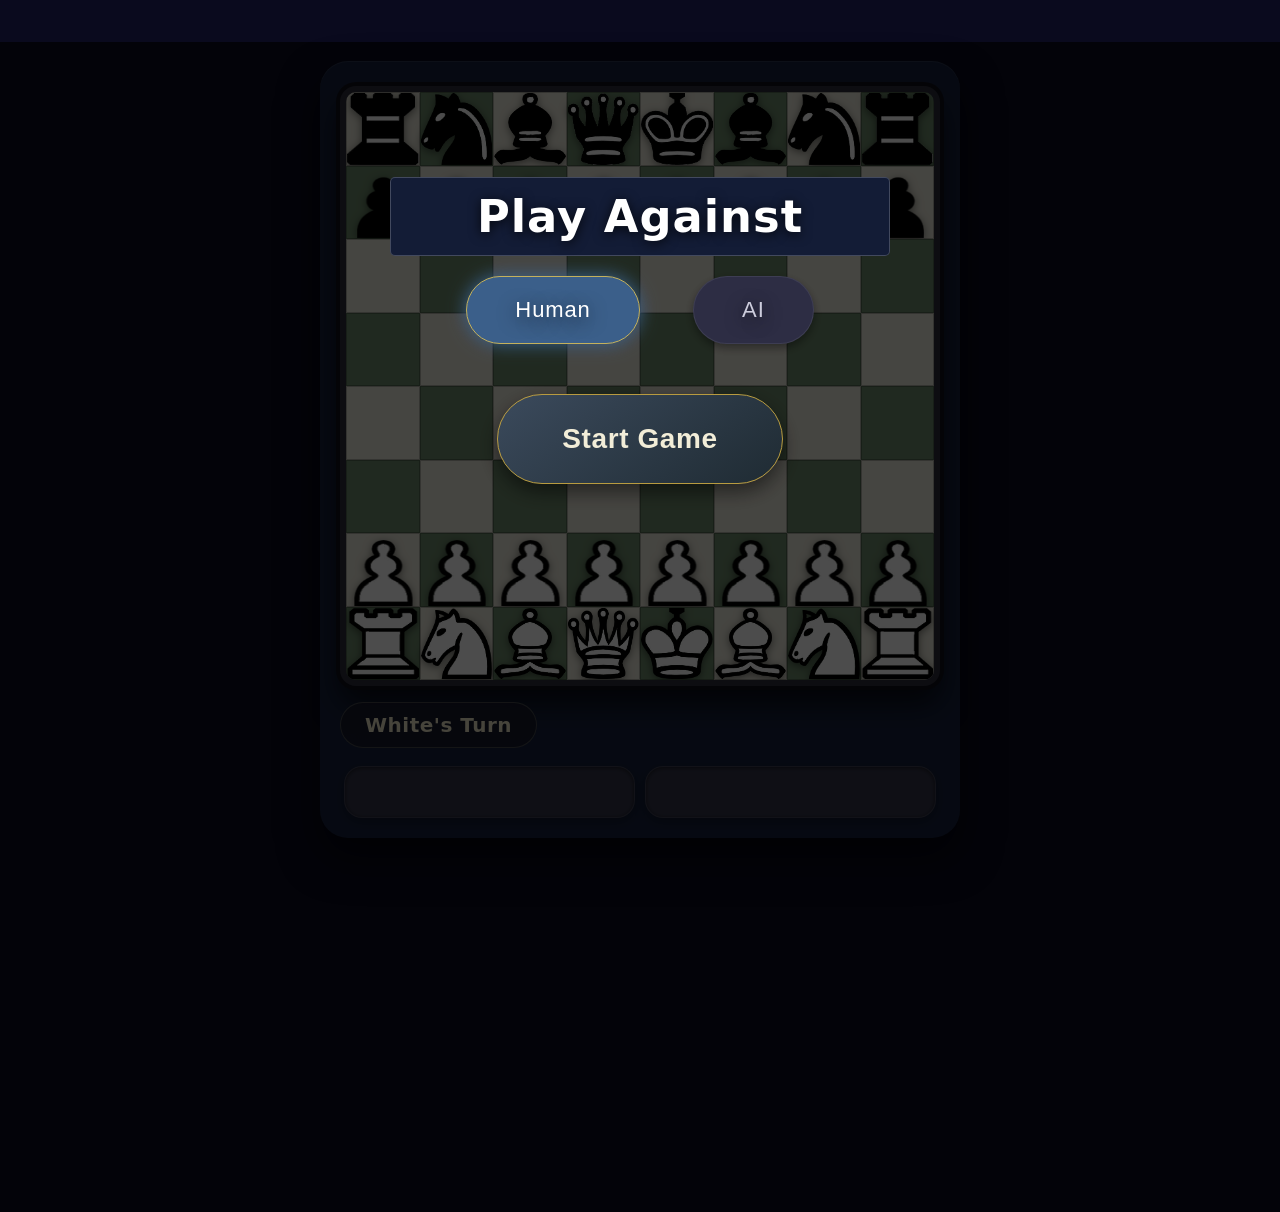
==== index.html @ 08e3b25a "refactor: rename chess.html to index.html" ====
<!DOCTYPE html>
<html>
<head>
	<title>Chess Game</title>
	<link rel="stylesheet" type="text/css" href="chess.css">
    <meta name="viewport" content="width=device-width, initial-scale=1" />
	<meta property="og:image" content="img/share.jpeg" />
	<meta property="og:description" content="A complete well automated chess game made by JavaScript that contains AI. Check it out. I hope you like it." />
	<meta name="author" content="Ahmed Alkholy">
	<link rel="icon" type="image/x-icon" href="favicon.ico">
</head>
<body>

<div id="startscene" class="scene show">
	<div class="scene-content" style="margin-top: 15vh;">
		<div style="margin-bottom: 50px;">
			<h2>Play Against</h2>
			<input type="radio" name="oponent" id="humanOponent" value="human" onchange="changeColorSelect()" checked>
			<label for="humanOponent">Human</label>
			&ensp;
			<input type="radio" name="oponent" id="aiOponent" value="ai" onchange="changeColorSelect()">
			<label for="aiOponent">AI</label>
		</div>
		
		<div class="select-color-container" style="margin-bottom: 50px;display: none;">
			<h2>Select Your Color</h2>
			<input type="radio" name="human_color" id="humanColorWhite" value="white" checked>
			<label for="humanColorWhite">White</label>
			&ensp;
			<input type="radio" name="human_color" id="humanColorBlack" value="black">
			<label for="humanColorBlack">Black</label>
		</div>

		<div class="start-game-container">
			<button class="button button-big" onclick="startNewGame()">Start Game</button>
		</div>
	</div>
	<div class="overlay"></div>
</div>

<div id="endscene" class="scene">
	<div class="scene-content">
		<h2 class="winning-sign"></h2>
		<button class="button" onclick="location.reload();">Play Again</button>
	</div>
	<div class="overlay"></div>
</div>
	
<br>
	<div class="board-container">

		<div id="board">
			<div id="final" class="odd">
				<div id="81" class="square" data-square="8-a">
					<img class="piece rook" id="blackRook1" src="img/black-rook.webp">
				</div>
				<div id="82" class="square" data-square="8-b">
					<img class="piece knight" id="blackKnight1" src="img/black-knight.webp">
				</div>
				<div id="83" class="square" data-square="8-c">
					<img class="piece bishop" id="blackBishop1" data-color="black" src="img/black-bishop.webp">
				</div>
				<div id="84" class="square" data-square="8-d">
					<img class="piece bking" id="blackQueen" data-color="black" src="img/black-queen.webp">
				</div>
				<div id="85" class="square" data-square="8-e">
					<img class="piece bking" id="blackKing" data-color="black" src="img/black-king.webp">
				</div>
				<div id="86" class="square" data-square="8-f">
					<img class="piece bishop" id="blackBishop2" data-color="black" src="img/black-bishop.webp">
				</div>
				<div id="87" class="square" data-square="8-g">
					<img class="piece bking" id="blackKnight2" data-color="black" src="img/black-knight.webp">
				</div>
				<div id="88" class="square" data-square="8-h">
					<img class="piece rook" id="blackRook2" src="img/black-rook.webp">
				</div>
			</div>
			<div class="even">
				<div id="71" class="square" data-square="7-a">
					<img class="piece pawn" id="blackPawn1" src="img/black-pawn.webp">
				</div>
				<div id="72" class="square" data-square="7-b">
					<img class="piece pawn" id="blackPawn2" src="img/black-pawn.webp">
				</div>
				<div id="73" class="square" data-square="7-c">
					<img class="piece pawn" id="blackPawn3" src="img/black-pawn.webp">
				</div>
				<div id="74" class="square" data-square="7-d">
					<img class="piece pawn" id="blackPawn4" src="img/black-pawn.webp">
				</div>
				<div id="75" class="square" data-square="7-e">
					<img class="piece pawn" id="blackPawn5" src="img/black-pawn.webp">
				</div>
				<div id="76" class="square" data-square="7-f">
					<img class="piece pawn" id="blackPawn6" src="img/black-pawn.webp">
				</div>
				<div id="77" class="square" data-square="7-g">
					<img class="piece pawn" id="blackPawn7" src="img/black-pawn.webp">
				</div>
				<div id="78" class="square" data-square="7-h">
					<img class="piece pawn" id="blackPawn8" src="img/black-pawn.webp">
				</div>
			</div>
			<div class="odd">
				<div id="61" class="square" data-square="6-a"></div>
				<div id="62" class="square" data-square="6-b"></div>
				<div id="63" class="square" data-square="6-c"></div>
				<div id="64" class="square" data-square="6-d"></div>
				<div id="65" class="square" data-square="6-e"></div>
				<div id="66" class="square" data-square="6-f"></div>
				<div id="67" class="square" data-square="6-g"></div>
				<div id="68" class="square" data-square="6-h"></div>
			</div>
			<div class="even">
				<div id="51" class="square" data-square="5-a"></div>
				<div id="52" class="square" data-square="5-b"></div>
				<div id="53" class="square" data-square="5-c"></div>
				<div id="54" class="square" data-square="5-d"></div>
				<div id="55" class="square" data-square="5-e"></div>
				<div id="56" class="square" data-square="5-f"></div>
				<div id="57" class="square" data-square="5-g"></div>
				<div id="58" class="square" data-square="5-h"></div>
			</div>
			<div class="odd">
				<div id="41" class="square" data-square="4-a"></div>
				<div id="42" class="square" data-square="4-b"></div>
				<div id="43" class="square" data-square="4-c"></div>
				<div id="44" class="square" data-square="4-d"></div>
				<div id="45" class="square" data-square="4-e"></div>
				<div id="46" class="square" data-square="4-f"></div>
				<div id="47" class="square" data-square="4-g"></div>
				<div id="48" class="square" data-square="4-h"></div>
			</div>
			<div class="even">
				<div id="31" class="square" data-square="3-a"></div>
				<div id="32" class="square" data-square="3-b"></div>
				<div id="33" class="square" data-square="3-c"></div>
				<div id="34" class="square" data-square="3-d"></div>
				<div id="35" class="square" data-square="3-e"></div>
				<div id="36" class="square" data-square="3-f"></div>
				<div id="37" class="square" data-square="3-g"></div>
				<div id="38" class="square" data-square="3-h"></div>
			</div>
			<div class="odd">
				<div class="square white" id="21" data-square="2-a">
					<img class="piece pawn" id="whitePawn1" src="img/white-pawn.webp">
				</div>
				<div class="square white" id="22" data-square="2-b">
					<img class="piece pawn" id="whitePawn2" src="img/white-pawn.webp">
				</div>
				<div class="square white" id="23" data-square="2-c">
					<img class="piece pawn" id="whitePawn3" src="img/white-pawn.webp">
				</div>
				<div class="square white" id="24" data-square="2-d">
					<img class="piece pawn" id="whitePawn4" src="img/white-pawn.webp">
				</div>
				<div class="square white" id="25" class="square" data-square="2-e">
					<img class="piece pawn" id="whitePawn5" src="img/white-pawn.webp">
				</div>
				<div class="square white" id="26" data-square="2-f">
					<img class="piece pawn" id="whitePawn6" src="img/white-pawn.webp">
				</div>
				<div class="square white" id="27" data-square="2-g">
					<img class="piece pawn" id="whitePawn7" src="img/white-pawn.webp">
				</div>
				<div class="square white" id="28" data-square="2-h">
					<img class="piece pawn" id="whitePawn8" src="img/white-pawn.webp">
				</div>
			</div>
			<div class="even">
				<div id="11" class="square white" data-square="1-a">
					<img class="piece rook" id="whiteRook1" src="img/white-rook.webp">
				</div>
				<div id="12" class="square white" data-square="1-b">
					<img class="piece knight" id="whiteKnight1" src="img/white-knight.webp">
				</div>
				<div id="13" class="square white" data-square="1-c">
					<img class="piece bishop" id="whiteBishop1" data-color="white" src="img/white-bishop.webp">
				</div>
				<div id="14" class="square white" data-square="1-d">
					<img class="piece queen" id="whiteQueen" src="img/white-queen.webp">
				</div>
				<div id="15" class="square white" data-square="1-e">
					<img class="piece wking" src="img/white-king.webp" class="white" id="whiteKing">
				</div>
				<div id="16" class="square white" data-square="1-f">
					<img class="piece knight" id="whiteBishop2" src="img/white-bishop.webp">
				</div>
				<div id="17" class="square white" data-square="1-g">
					<img class="piece knight" id="whiteKnight2" src="img/white-knight.webp">
				</div>
				<div id="18" class="square white" data-square="1-h">
					<img class="piece rook" id="whiteRook2" src="img/white-rook.webp">
				</div>
			</div>
		</div>

		<p id="turn">White's Turn</p>

		<div class="semataries">
			<div id="whiteSematary" class="sematary">
				<div class="pawn"></div>
				<div class="knight"></div>
				<div class="bishop"></div>
				<div class="rook"></div>
				<div class="queen"></div>
			</div>
	
			<div id="blackSematary" class="sematary">
				<div class="pawn"></div>
				<div class="knight"></div>
				<div class="bishop"></div>
				<div class="rook"></div>
				<div class="queen"></div>
			</div>
		</div>

	</div>

<div style="position:absolute;left:15px;bottom:15px;">
	<!-- <button class="flip-board" onclick="boardAnimate()">Flip Board</button> -->
</div>

<script type="text/javascript" src="piece.js"></script>
<script type="text/javascript" src="History.js"></script>
<script type="text/javascript" src="Game.js"></script>
<script type="text/javascript" src="SimulationGame.js"></script>
<script type="text/javascript" src="ai.js"></script>
<script type="text/javascript" src="Board.js"></script>

<script type="text/javascript">
	const boardAnimate = () => {
		const board = document.getElementById('board');
		const elements = board.getElementsByClassName('piece');
		if (board.classList.contains('animate')) {
			board.classList.remove('animate');
			board.classList.add('animate-backward');
			for (element of elements) {
				element.classList.remove('forward');
				element.classList.add('backward');
			}
		}
		else{
			board.classList.remove('animate-backward');
			board.classList.add('animate');
			for (element of elements) {
				element.classList.remove('backward');
				element.classList.add('forward');
			}
		}	
	}
</script>

<script>
	const changeColorSelect = () => {
		const playAgainst = document.querySelector('input[name="oponent"]:checked').value;
		if (playAgainst === 'ai') {
			showColorSelect();
		}
		else {
			hideColorSelect();
		}		
	}

	changeColorSelect();
</script>

</body>
</html>
---- chess.css ----
*{
	margin: 0;
	padding: 0;
	box-sizing: border-box;
}

body{
	background: #0a0a1e;
	font-family: 'Segoe UI', Roboto, system-ui, sans-serif;
	min-height: 100vh;
	display: flex;
	flex-direction: column;
	align-items: center;
	justify-content: center;
	padding: 0 0 20px 0;
	margin-top: 0;
}

.board-container {
	width: 640px;
	max-width: 94%;
	justify-content: center;
	margin: 0;
	margin-left: auto;
	margin-right: auto;
	position: relative;
	background: #16213e;
	padding: 25px 20px 20px;
	border-radius: 28px;
	box-shadow: 0 20px 40px rgba(0,0,0,0.6), inset 0 1px 0 rgba(255,255,255,0.08);
}

.semataries {
	width: 100%;
	margin: 12px auto 0;
	display: flex;
	justify-content: center;
	gap: 10px;
	padding: 0 4px;
}

.sematary {
	width: 50%;
	background: #333448;
	border-radius: 18px;
	padding: 10px 12px;
	min-height: 52px;
	backdrop-filter: blur(12px);
	box-shadow: inset 0 1px 4px rgba(0,0,0,0.5), 0 4px 12px rgba(0,0,0,0.3);
	border: 1px solid rgba(255,255,255,0.05);
}

#blackSematary {
	text-align: right;
}

#board{
	aspect-ratio: 1 / 1;
	margin: auto;
	border: 6px solid #2c2c3a;
	border-radius: 16px;
	overflow: hidden;
	box-shadow: 0 0 0 4px #0f0f1a, 0 18px 30px rgba(0,0,0,0.7);
	background: #262636;
}

#board div div{
	float: left;
	width: calc(100% / 8);
	aspect-ratio: 1 / 1;
	box-sizing: border-box;
	border: 1px solid rgba(0,0,0,0.25);
	transition: all 0.12s ease;
}

#board .even div:nth-child(even){
	background: #e8e6d9;
}

#board .even div:nth-child(odd){
	background: #6d8a6b;
}

#board .odd div:nth-child(even){
	background: #6d8a6b;
}

#board .odd div:nth-child(odd){
	background: #e8e6d9;
}

.animate{
	animation: rotateBoard 0.9s cubic-bezier(0.4, 0.0, 0.2, 1);
	animation-fill-mode: both;
}

@keyframes rotateBoard { 
	0% {
		transform: rotateZ(0);
		box-shadow: 0 0 0 4px #0f0f1a, 0 18px 30px rgba(0,0,0,0.7);
	}
	100%{
		transform: rotateZ(-180deg);
		box-shadow: 0 0 0 4px #0f0f1a, 0 18px 30px rgba(0,0,0,0.7);
	}
}

.forward{
	transform: rotateZ(-180deg);
	transition: transform 0.2s ease;
}

.backward{
	transform: rotateZ(0);
	transition: transform 0.2s ease;
}

.animate-backward{
	animation: rotateBoardBackward 0.9s cubic-bezier(0.4, 0.0, 0.2, 1);
	animation-fill-mode: both;
}

@keyframes rotateBoardBackward { 
	0% {
		transform: rotateZ(-180deg);
		box-shadow: 0 0 0 4px #0f0f1a, 0 18px 30px rgba(0,0,0,0.7);
	}
	100%{
		transform: rotateZ(0);
		box-shadow: 0 0 0 4px #0f0f1a, 0 18px 30px rgba(0,0,0,0.7);
	}
}

img.piece{
	width: 100%;
	height: 100%;
	float: left;
	filter: drop-shadow(0 2px 4px rgba(0,0,0,0.5));
	transition: transform 0.18s ease;
	cursor: pointer;
}

img.piece:hover {
	transform: scale(1.05);
	filter: drop-shadow(0 4px 8px rgba(0,0,0,0.7));
}

.allowed{
	opacity: 0.9;
	background: radial-gradient(circle at center, #5b7a4a 5%, #2d4a2a 85%)!important;
	border: 2px solid #f5e56c !important;
	box-shadow: inset 0 0 18px #e9d84b;
}

.last-move {
	background: #8fbc5e !important;
	box-shadow: inset 0 0 20px #ffe484;
	border: 1px solid #e0b643 !important;
}

.clicked-square{
	background: radial-gradient(circle at 30% 30%, #3a5a3a, #1f321f)!important;
	border: 2px solid #f0d050 !important;
	box-shadow: inset 0 0 24px #ccaa30;
}

.sematary img {
	transform: rotateZ(0);
	width: 2rem;
	height: 2rem;
	filter: drop-shadow(0 2px 5px rgba(0,0,0,0.6));
	margin: 3px 2px;
}

#blackSematary div{
	overflow-y: auto;
	margin-bottom: 2px;
	display: flex;
	flex-wrap: wrap;
	justify-content: flex-end;
	align-items: center;
	gap: 4px;
}

#whiteSematary div {
	display: flex;
	flex-wrap: wrap;
	align-items: center;
	gap: 4px;
}

.scene{
  width: 100%;
	position: relative;
	opacity: 0;
	display: none;
	z-index: 100;
}

.overlay{
	position: fixed;
	width: 100%;
	height: 130vh;
	background: #000;
	opacity: .7;
	z-index: 1;
}

.scene .scene-content{
	position: fixed;
	color: #f0ede0;
	z-index: 2;
	width: 100%;
	text-align: center;
	font-size: 44px;
	height: 100vh;
	text-shadow: 0 4px 18px rgba(0,0,0,0.7);
	letter-spacing: 0.02em;
}

.scene-content h2 {
	  font-weight: 600;
    margin-bottom: 20px;
    font-size: 2.8rem;
    color: #ffffff;
    text-shadow: 0 2px 12px rgba(0, 0, 0, 0.8);
    background: #131c36;
    max-width: 500px;
    padding: 12px 40px;
    border-radius: 5px;
    backdrop-filter: blur(12px);
    border: 1px solid rgba(255, 255, 255, 0.2);
    letter-spacing: 1px;
    margin-right: auto;
    margin-left: auto;
}

@media screen and (max-width: 600px) {
	.scene-content h2 {
		font-size: 2rem;
	}
}

.show{
	display: block !important;
	animation: showMessage 0.7s ease-out;
	animation-fill-mode: both;
}

.hidden {
	display: none;
}

@keyframes showMessage { 
	0% {
		opacity: 0;
		transform: translateY(12px);
	}
	100%{
		opacity: 1;
		transform: translateY(0);
	}
}

#turn{
	text-align: center;
	font-size: 20px;
	font-weight: 600;
	margin: 16px 0 6px;
	color: #eae3c6;
	background: rgba(22, 24, 40, 0.8);
	padding: 10px 24px;
	border-radius: 40px;
	display: inline-block;
	width: auto;
	margin-left: auto;
	margin-right: auto;
	backdrop-filter: blur(16px);
	border: 1px solid rgba(255,255,200,0.2);
	letter-spacing: 0.5px;
}

.winning-sign {
	margin-top: 200px;
}

.winning-sign:first-letter{
	text-transform: uppercase;
}

.flip-board{
	padding: 12px 28px;
	border-radius: 40px !important;
	outline: 0;
	background: #2c3e50;
	color: #f0e9d5;
	border: 1px solid rgba(255,255,220,0.25);
	font-weight: 600;
	font-size: 1rem;
	letter-spacing: 0.4px;
	box-shadow: 0 8px 18px rgba(0,0,0,0.5);
	transition: all 0.2s;
	cursor: pointer;
	backdrop-filter: blur(8px);
}

.flip-board:hover {
	background: #3e5368;
	border-color: #e6dba0;
	transform: translateY(-2px);
	box-shadow: 0 14px 24px rgba(0,0,0,0.6);
}

input[type="radio"] {
	display: none;
}

label {
	background-color: #2d2d44;
	position: relative;
	font-family: "Poppins", "Segoe UI", sans-serif;
	cursor: pointer;
	display: inline-flex;
	align-items: center;
	gap: 0.8em;
	padding: 0.9em 2.2em;
	border-radius: 3em;
	font-size: 22px;
	font-weight: 500;
	color: #cdcddd;
	border: 1px solid rgba(255,255,255,0.08);
	transition: all 0.2s;
	box-shadow: 0 4px 10px rgba(0,0,0,0.4);
}

input[type="radio"]:checked + label {
	background-color: #3b5f8a;
	color: #ffffff;
	border-color: #c4b15c;
	box-shadow: 0 0 18px #3b6390;
}

.button {
	background-color: #2d2d44;
	border-radius: 50px;
	border: 1px solid rgba(255,255,200,0.15);
	color: #f2edd8;
	padding: 18px 44px;
	text-align: center;
	text-decoration: none;
	display: inline-block;
	font-size: 22px;
	font-weight: 600;
	cursor: pointer;
	transition: all 0.25s;
	box-shadow: 0 8px 20px rgba(0,0,0,0.5);
	letter-spacing: 0.6px;
	background: linear-gradient(145deg, #2e2e48, #1f1f33);
}

.button:hover, label:hover {
	background-color: #3d3d5c;
	border-color: #e6d78c;
	transform: translateY(-2px);
	box-shadow: 0 14px 24px rgba(0,0,0,0.7);
}

.button-big {
	padding: 28px 64px;
	font-size: 28px;
	background: linear-gradient(145deg, #3b4a5c, #1f2b33);
	border-color: #b89b40;
}

/* additional polished details */
#board .square {
	position: relative;
}

#blackSematary .pawn::before,
#blackSematary .knight::before,
#blackSematary .bishop::before,
#blackSematary .rook::before,
#blackSematary .queen::before {
	color: #c0b28a;
}
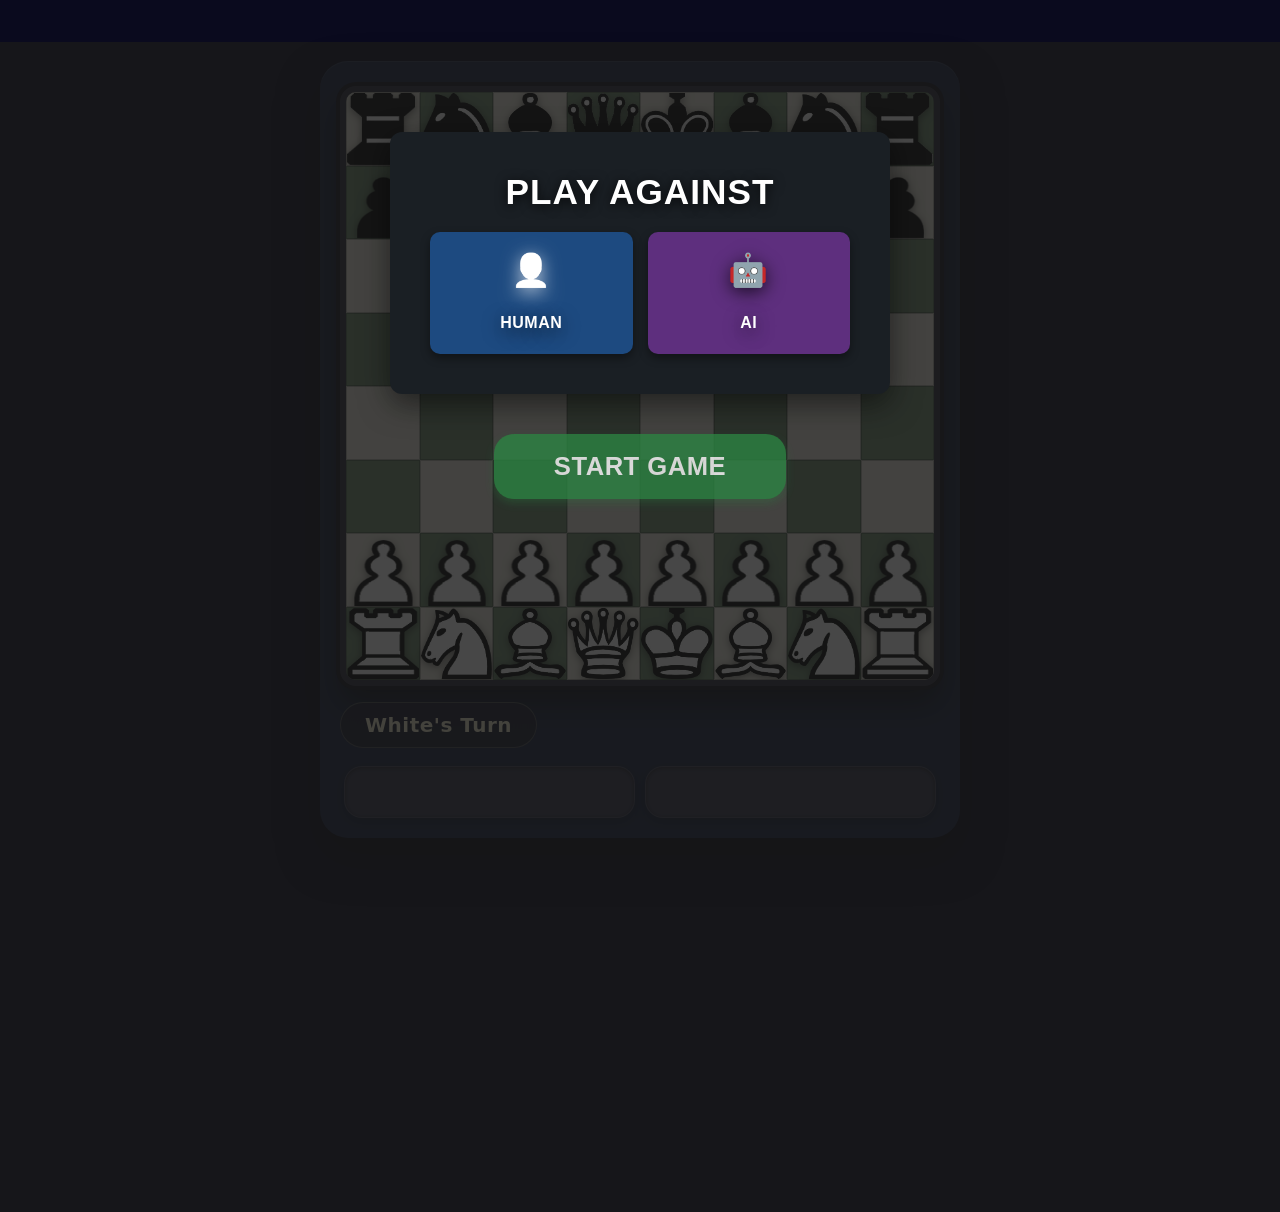
==== commit faac380e: "style: restyle the start screen to add better colors and icons" ====
--- a/index.html
+++ b/index.html
@@ -2,6 +2,7 @@
 <html>
 <head>
 	<title>Chess Game</title>
+	<meta charset="utf-8">
 	<link rel="stylesheet" type="text/css" href="chess.css">
     <meta name="viewport" content="width=device-width, initial-scale=1" />
 	<meta property="og:image" content="img/share.jpeg" />
@@ -12,27 +13,48 @@
 <body>
 
 <div id="startscene" class="scene show">
-	<div class="scene-content" style="margin-top: 15vh;">
-		<div style="margin-bottom: 50px;">
-			<h2>Play Against</h2>
-			<input type="radio" name="oponent" id="humanOponent" value="human" onchange="changeColorSelect()" checked>
-			<label for="humanOponent">Human</label>
-			&ensp;
-			<input type="radio" name="oponent" id="aiOponent" value="ai" onchange="changeColorSelect()">
-			<label for="aiOponent">AI</label>
+	<div class="scene-content" style="margin-top: 10vh;">
+		<div class="scene-content-box">
+			
+			<div id="step-opponent">
+				<h2>PLAY AGAINST</h2>
+				<div class="scene-selector">
+					<input type="radio" name="oponent" id="humanOponent" value="human" onchange="changeColorSelect()">
+					<label for="humanOponent" class="option-card blue-card">
+						<div class="icon">👤</div>
+						<span>HUMAN</span>
+					</label>
+
+					<input type="radio" name="oponent" id="aiOponent" value="ai" onchange="changeColorSelect()">
+					<label for="aiOponent" class="option-card purple-card">
+						<div class="icon">🤖</div>
+						<span>AI</span>
+					</label>
+				</div>
+			</div>
+			
+			<div id="step-color" class="select-color-container hidden" style="margin-top: 30px">
+				<h2 style="font-size: 1.8rem; margin-bottom: 25px;">SELECT YOUR COLOR</h2>
+				
+				<div class="scene-selector">
+					<input type="radio" name="human_color" id="humanColorWhite" value="white" checked>
+					<label for="humanColorWhite" class="option-card white-card">
+						<div class="icon">♟</div>
+						<span>WHITE</span>
+					</label>
+
+					<input type="radio" name="human_color" id="humanColorBlack" value="black">
+					<label for="humanColorBlack" class="option-card black-card">
+						<div class="icon">♞</div>
+						<span>BLACK</span>
+					</label>
+				</div>
+			</div>
+
 		</div>
-		
-		<div class="select-color-container" style="margin-bottom: 50px;display: none;">
-			<h2>Select Your Color</h2>
-			<input type="radio" name="human_color" id="humanColorWhite" value="white" checked>
-			<label for="humanColorWhite">White</label>
-			&ensp;
-			<input type="radio" name="human_color" id="humanColorBlack" value="black">
-			<label for="humanColorBlack">Black</label>
-		</div>
 
 		<div class="start-game-container">
-			<button class="button button-big" onclick="startNewGame()">Start Game</button>
+			<button id="start-game-button" class="button-big" onclick="startNewGame()" disabled>START GAME</button>
 		</div>
 	</div>
 	<div class="overlay"></div>
@@ -253,17 +275,26 @@
 </script>
 
 <script>
+	const enableStartGameButton = () => document.getElementById('start-game-button').disabled = false;
+	const disableStartGameButton = () => document.getElementById('start-game-button').disabled = true;
+
 	const changeColorSelect = () => {
-		const playAgainst = document.querySelector('input[name="oponent"]:checked').value;
+		const playAgainst = document.querySelector('input[name="oponent"]:checked')?.value;
 		if (playAgainst === 'ai') {
 			showColorSelect();
+			disableStartGameButton();
+			document.querySelector('input[type="radio"][name="human_color"]:checked').checked = false;
 		}
 		else {
 			hideColorSelect();
-		}		
+			enableStartGameButton();
+		}
 	}
 
-	changeColorSelect();
+	document.querySelectorAll('input[type="radio"][name="human_color"]')
+		.forEach(radio => {
+			radio.addEventListener("change", enableStartGameButton);
+		});
 </script>
 
 </body>
--- a/chess.css
+++ b/chess.css
@@ -189,78 +189,7 @@
 	gap: 4px;
 }
 
-.scene{
-  width: 100%;
-	position: relative;
-	opacity: 0;
-	display: none;
-	z-index: 100;
-}
-
-.overlay{
-	position: fixed;
-	width: 100%;
-	height: 130vh;
-	background: #000;
-	opacity: .7;
-	z-index: 1;
-}
-
-.scene .scene-content{
-	position: fixed;
-	color: #f0ede0;
-	z-index: 2;
-	width: 100%;
-	text-align: center;
-	font-size: 44px;
-	height: 100vh;
-	text-shadow: 0 4px 18px rgba(0,0,0,0.7);
-	letter-spacing: 0.02em;
-}
-
-.scene-content h2 {
-	  font-weight: 600;
-    margin-bottom: 20px;
-    font-size: 2.8rem;
-    color: #ffffff;
-    text-shadow: 0 2px 12px rgba(0, 0, 0, 0.8);
-    background: #131c36;
-    max-width: 500px;
-    padding: 12px 40px;
-    border-radius: 5px;
-    backdrop-filter: blur(12px);
-    border: 1px solid rgba(255, 255, 255, 0.2);
-    letter-spacing: 1px;
-    margin-right: auto;
-    margin-left: auto;
-}
-
-@media screen and (max-width: 600px) {
-	.scene-content h2 {
-		font-size: 2rem;
-	}
-}
-
-.show{
-	display: block !important;
-	animation: showMessage 0.7s ease-out;
-	animation-fill-mode: both;
-}
-
-.hidden {
-	display: none;
-}
-
-@keyframes showMessage { 
-	0% {
-		opacity: 0;
-		transform: translateY(12px);
-	}
-	100%{
-		opacity: 1;
-		transform: translateY(0);
-	}
-}
+
 
 #turn{
 	text-align: center;
@@ -383,4 +312,268 @@
 #blackSematary .rook::before,
 #blackSematary .queen::before {
 	color: #c0b28a;
+}
+
+.scene {
+	width: 100%;
+	position: relative;
+	opacity: 0;
+	display: none;
+	z-index: 100;
+	font-family: 'Segoe UI', Tahoma, Geneva, Verdana, sans-serif;
+}
+
+.overlay {
+	position: fixed;
+	width: 100%;
+	height: 130vh;
+	background: #1a1a1a;
+	opacity: .8;
+	z-index: 1;
+}
+
+.scene .scene-content {
+	position: fixed;
+	color: #f0ede0;
+	z-index: 2;
+	width: 100%;
+	text-align: center;
+	font-size: 44px;
+	height: 100vh;
+	text-shadow: 0 4px 18px rgba(0,0,0,0.7);
+	letter-spacing: 0.02em;
+	top: 0;
+	left: 0;
+	display: flex;
+	flex-direction: column;
+	align-items: center;
+}
+
+.scene-content-box {
+    background: #1a1f24;
+    max-width: 500px;
+    padding: 40px 40px;
+    border-radius: 12px;
+    box-shadow: 0 10px 30px rgba(0,0,0,0.5);
+    border: none;
+    letter-spacing: 1px;
+    margin-right: auto;
+    margin-left: auto;
+    margin-bottom: 30px;
+    width: 90%;
+    box-sizing: border-box;
+}
+
+.scene-content h2 {
+    font-weight: 600;
+    margin-bottom: 20px;
+    font-size: 2.2rem;
+    color: #ffffff;
+    text-shadow: 0 2px 12px rgba(0, 0, 0, 0.8);
+    letter-spacing: 1px;
+}
+
+.scene-selector {
+    display: flex;
+    justify-content: space-between;
+    gap: 15px;
+}
+
+.scene-selector input[type="radio"] {
+    display: none;
+}
+
+.option-card {
+    flex: 1;
+    display: flex;
+    flex-direction: column;
+    align-items: center;
+    justify-content: center;
+    padding: 20px 8px;
+    border-radius: 10px;
+    cursor: pointer;
+    transition: transform 0.2s, box-shadow 0.2s, border 0.2s;
+    border: 2px solid transparent; 
+    min-height: 100px;
+    box-sizing: border-box;
+}
+
+.option-card .icon {
+    font-size: 2rem;
+    line-height: 1;
+    margin-bottom: 10px;
+    transition: filter 0.2s, color 0.2s;
+}
+
+.option-card span {
+    font-size: 1rem;
+    font-weight: 600;
+    letter-spacing: 0.5px;
+    transition: color 0.2s;
+}
+
+.blue-card { 
+    background: #1d4a80; 
+    color: #ffffff;
+}
+.blue-card .icon { filter: brightness(0) invert(1); }
+
+.purple-card { 
+    background: #5e2f7e; 
+    color: #ffffff;
+}
+
+
+.white-card { 
+    background: #3b424a; 
+    color: #a0aec0; 
+}
+.white-card .icon { color: #a0aec0; }
+
+.black-card { 
+    background: #252a30; 
+    color: #718096; 
+}
+.black-card .icon { color: #718096; }
+
+.option-card:hover:not(input:checked + .option-card) {
+    transform: translateY(-3px);
+    box-shadow: 0 6px 15px rgba(0,0,0,0.3);
+}
+
+input[type="radio"]:checked + .option-card {
+    border: 2px solid rgba(255, 255, 255, 0.6);
+    transform: scale(1.02);
+    box-shadow: 0 4px 15px rgba(0,0,0,0.4);
+}
+
+input#humanColorWhite:checked + .white-card {
+    background: #f7fafc; 
+    border-color: #ffffff;
+}
+input#humanColorWhite:checked + .white-card .icon,
+input#humanColorWhite:checked + .white-card span {
+    color: #1a202c; 
+}
+
+input#humanColorBlack:checked + .black-card {
+    background: #111111; 
+    border-color: #718096;
+}
+input#humanColorBlack:checked + .black-card .icon,
+input#humanColorBlack:checked + .black-card span {
+    color: #ffffff; 
+}
+
+.start-game-container {
+    margin-top: 10px;
+}
+
+#start-game-button:disabled {
+	opacity: .8;
+	cursor: initial;
+}
+
+.button-big {
+    background: #2b8341;
+    color: white;
+    font-size: 1.6rem;
+    font-weight: 700;
+    padding: 18px 60px;
+    border: none;
+    border-radius: 20px;
+    cursor: pointer;
+    letter-spacing: 0.5px;
+    box-shadow: 0 4px 10px rgba(43, 131, 65, 0.4);
+    transition: all 0.2s ease;
+    width: 100%;
+    max-width: 400px;
+}
+
+.button-big:not(button:disabled):hover {
+    background: #349a4e;
+    transform: scale(1.02);
+    box-shadow: 0 6px 15px rgba(43, 131, 65, 0.6);
+}
+
+.button-big:active {
+    transform: scale(0.98);
+}
+
+@media screen and (max-width: 600px) {
+	.scene-content h2 {
+		font-size: 1.8rem;
+        margin-bottom: 20px;
+	}
+    .scene-content-box {
+        padding: 25px 20px;
+    }
+    .option-card {
+        padding: 15px 5px;
+        min-height: 80px;
+    }
+    .option-card .icon {
+        font-size: 2.2rem;
+    }
+    .option-card span {
+        font-size: 0.85rem;
+    }
+    .button-big {
+        font-size: 1.2rem;
+        padding: 15px 30px;
+    }
+}
+
+.hidden {
+    display: none !important;
+}
+
+.show {
+	display: block !important;
+	animation: showMessage 0.7s ease-out;
+	animation-fill-mode: both;
+}
+
+@keyframes showMessage { 
+	0% {
+		opacity: 0;
+		transform: translateY(12px);
+	}
+	100%{
+		opacity: 1;
+		transform: translateY(0);
+	}
+}
+
+.color-fade-in {
+    display: block !important;
+    overflow: hidden; /* Prevents content from spilling during animation */
+    animation: expandSmooth 0.55s cubic-bezier(0.2, 0.9, 0.3, 1) forwards;
+    /* Added extra top-margin during animation to blend in */
+    margin-top: 25px; 
+    border-top: 1px solid rgba(255,255,255,0.1);
+    padding-top: 25px;
+}
+
+@keyframes expandSmooth {
+    0% {
+        max-height: 0;
+        opacity: 0;
+        transform: translateY(-8px);
+        padding-top: 0;
+        border-top-width: 0;
+        margin-top: 0; /* Removes margin in the beginning to prevent jump */
+    }
+    40% {
+        opacity: 1;
+        border-top-width: 1px;
+    }
+    100% {
+        max-height: 400px; /* Large enough to contain the buttons */
+        opacity: 1;
+        transform: translateY(0);
+        margin-top: 25px; /* Restores margin at the end */
+        padding-top: 25px;
+        border-top-width: 1px;
+    }
 }
